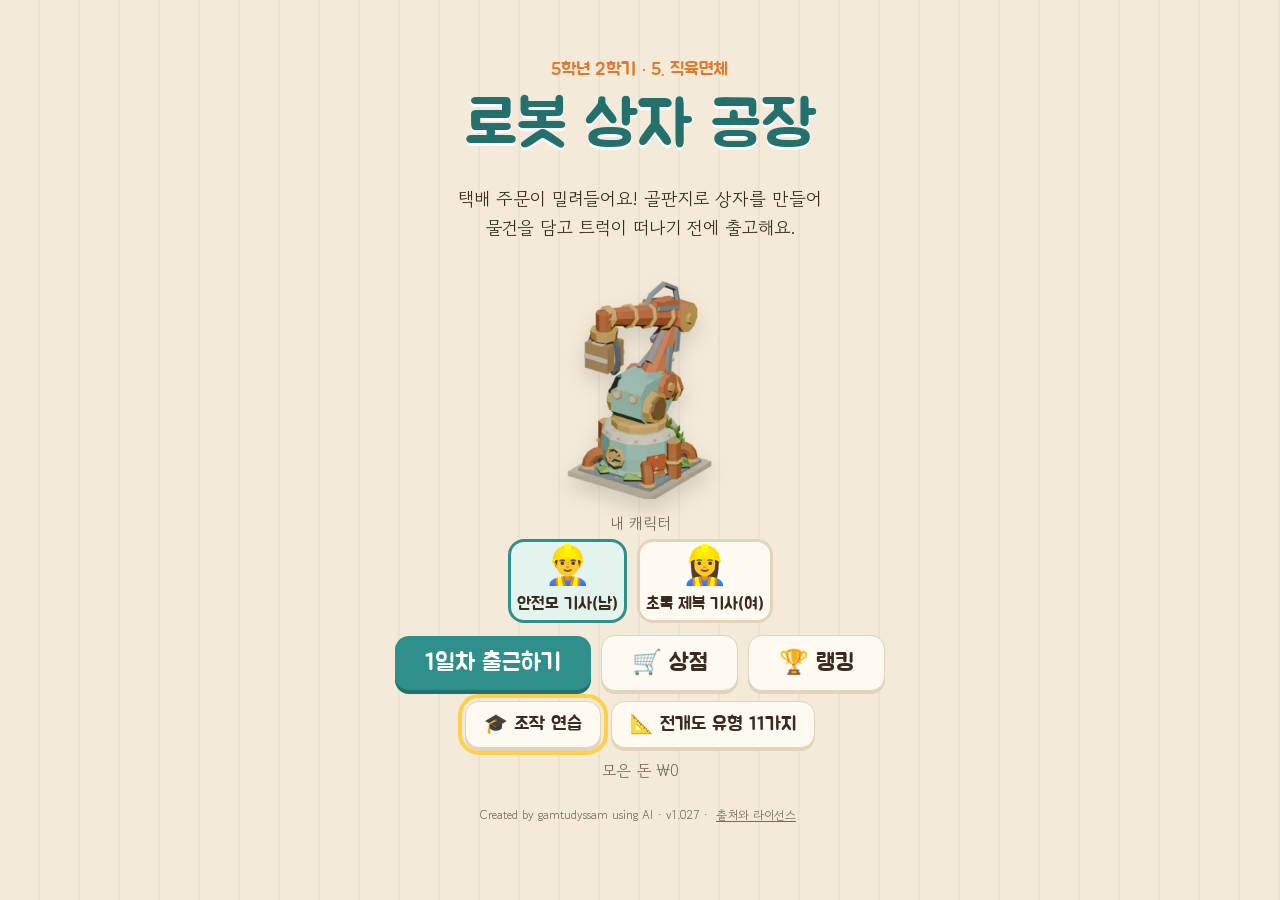
==== index.html @ 41be01ad "도장 큐브 미니게임 빼기 (v1.027) Co-Authored-By: Claude Opus 5.5 <noreply@anthropic.com>" ====
<!doctype html>
<html lang="ko">
<head>
  <meta charset="utf-8">
  <meta name="viewport" content="width=device-width, initial-scale=1, viewport-fit=cover">
  <title>로봇 상자 공장</title>
  <meta name="description" content="5학년 2학기 5단원 직육면체를 상자 공장 일로 익히는 게임">
  <link rel="preconnect" href="https://fonts.googleapis.com">
  <link rel="preconnect" href="https://fonts.gstatic.com" crossorigin>
  <link href="https://fonts.googleapis.com/css2?family=Jua&family=Gowun+Dodum&display=swap" rel="stylesheet">
  <link rel="icon" href="data:,">
  <script>
    // 게임 버전: 고칠 때마다 여기 하나만 +0.001 (화면 아래 제작자 줄에도 이 값이 나온다)
    window.BUILD = 'v1.027';
    // 모든 파일 주소에 버전을 붙여, 패드에 예전 파일이 남아 있어도 새 버전 파일을 함께 받게 한다
    (function () {
      var q = '?v=' + window.BUILD;
      var map = { imports: { three: './vendor/three.module.js', 'three/addons/': './vendor/addons/' } };
      ['main', 'data', 'rank', 'net', 'nettype', 'cutter', 'factory', 'three-view'].forEach(function (f) {
        map.imports[new URL('js/' + f + '.js', location.href).href] = './js/' + f + '.js' + q;
      });
      var im = document.createElement('script');
      im.type = 'importmap';
      im.textContent = JSON.stringify(map);
      document.head.appendChild(im);
      var css = document.createElement('link');
      css.rel = 'stylesheet';
      css.href = 'css/style.css' + q;
      document.head.appendChild(css);
      window.addEventListener('DOMContentLoaded', function () {
        var s = document.createElement('script');
        s.type = 'module';
        s.src = 'js/main.js' + q;
        document.body.appendChild(s);
      });
    })();
  </script>
</head>
<body>
  <div id="app"></div>
</body>
</html>
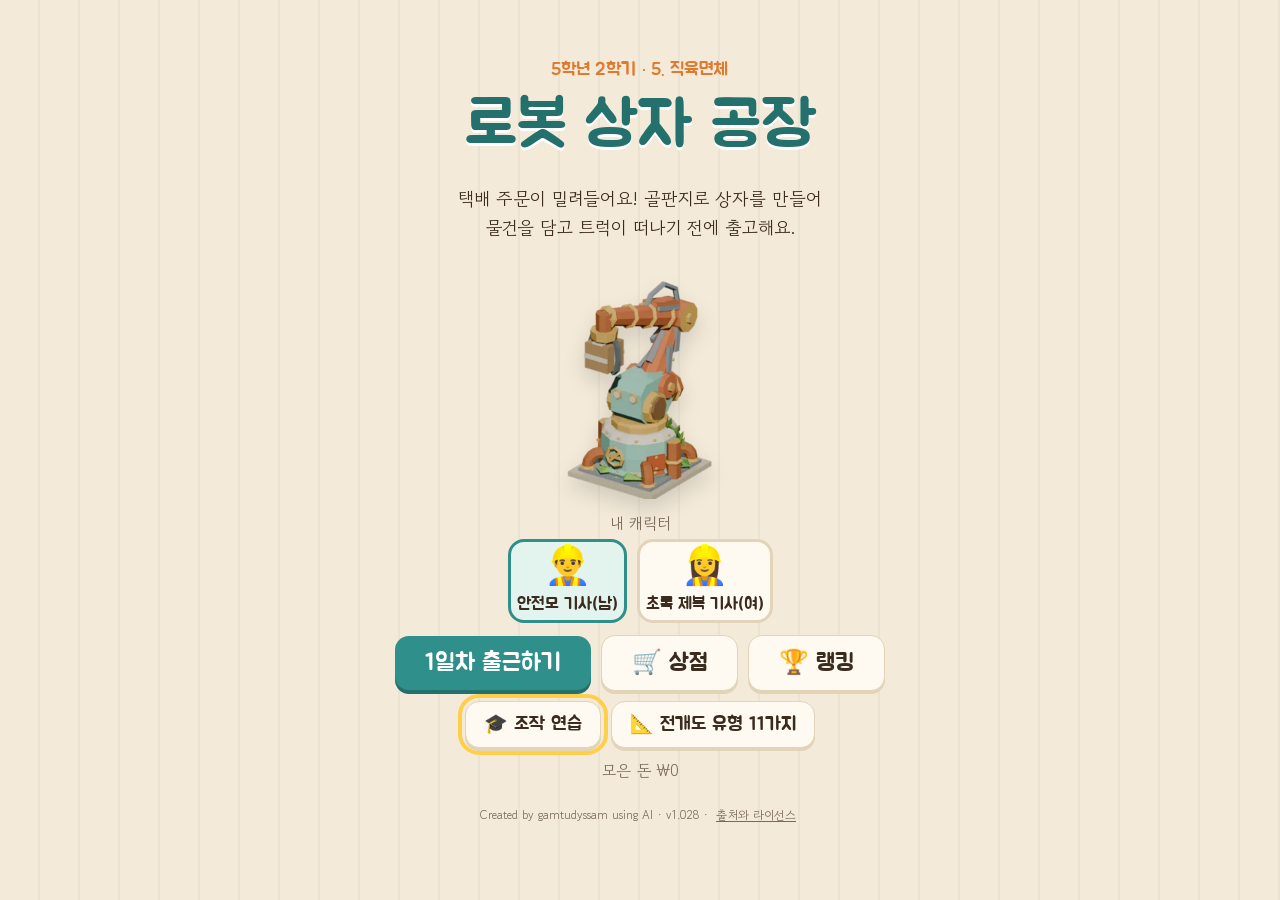
==== commit 05242bd9: "스테이플러 대신 본드 칠하기 (v1.028) 접었을 때 만나는 두 선분에 본드를 칠해 두면 접으면서 그 모서리가 붙는다. 벌어진 틈 대신 반짝이는 본드 자국. 1cm에 5원.  C" ====
--- a/index.html
+++ b/index.html
@@ -11,7 +11,7 @@
   <link rel="icon" href="data:,">
   <script>
     // 게임 버전: 고칠 때마다 여기 하나만 +0.001 (화면 아래 제작자 줄에도 이 값이 나온다)
-    window.BUILD = 'v1.027';
+    window.BUILD = 'v1.028';
     // 모든 파일 주소에 버전을 붙여, 패드에 예전 파일이 남아 있어도 새 버전 파일을 함께 받게 한다
     (function () {
       var q = '?v=' + window.BUILD;
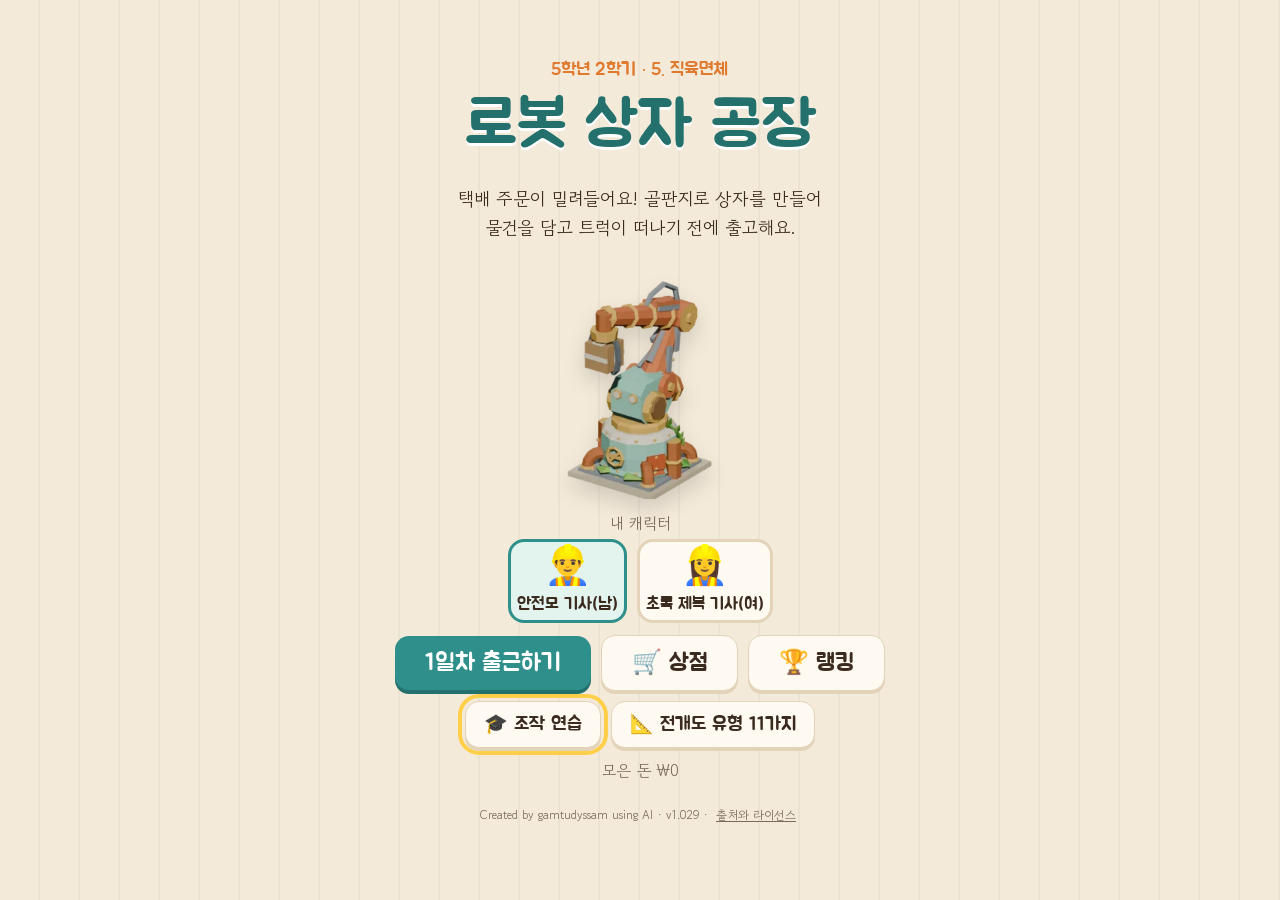
==== commit b3c07cc9: "조합형 닉네임으로 통일, 공장 꾸미기가 잘 보이게 (v1.029) - 랭킹 이름: 단어 4개를 고르는 조합형 닉네임, 서버에는 번호만, 주인은 기기 열쇠 해시로 확인 - 꾸미기: " ====
--- a/index.html
+++ b/index.html
@@ -11,12 +11,12 @@
   <link rel="icon" href="data:,">
   <script>
     // 게임 버전: 고칠 때마다 여기 하나만 +0.001 (화면 아래 제작자 줄에도 이 값이 나온다)
-    window.BUILD = 'v1.028';
+    window.BUILD = 'v1.029';
     // 모든 파일 주소에 버전을 붙여, 패드에 예전 파일이 남아 있어도 새 버전 파일을 함께 받게 한다
     (function () {
       var q = '?v=' + window.BUILD;
       var map = { imports: { three: './vendor/three.module.js', 'three/addons/': './vendor/addons/' } };
-      ['main', 'data', 'rank', 'net', 'nettype', 'cutter', 'factory', 'three-view'].forEach(function (f) {
+      ['main', 'data', 'rank', 'nickwords', 'net', 'nettype', 'cutter', 'factory', 'three-view'].forEach(function (f) {
         map.imports[new URL('js/' + f + '.js', location.href).href] = './js/' + f + '.js' + q;
       });
       var im = document.createElement('script');
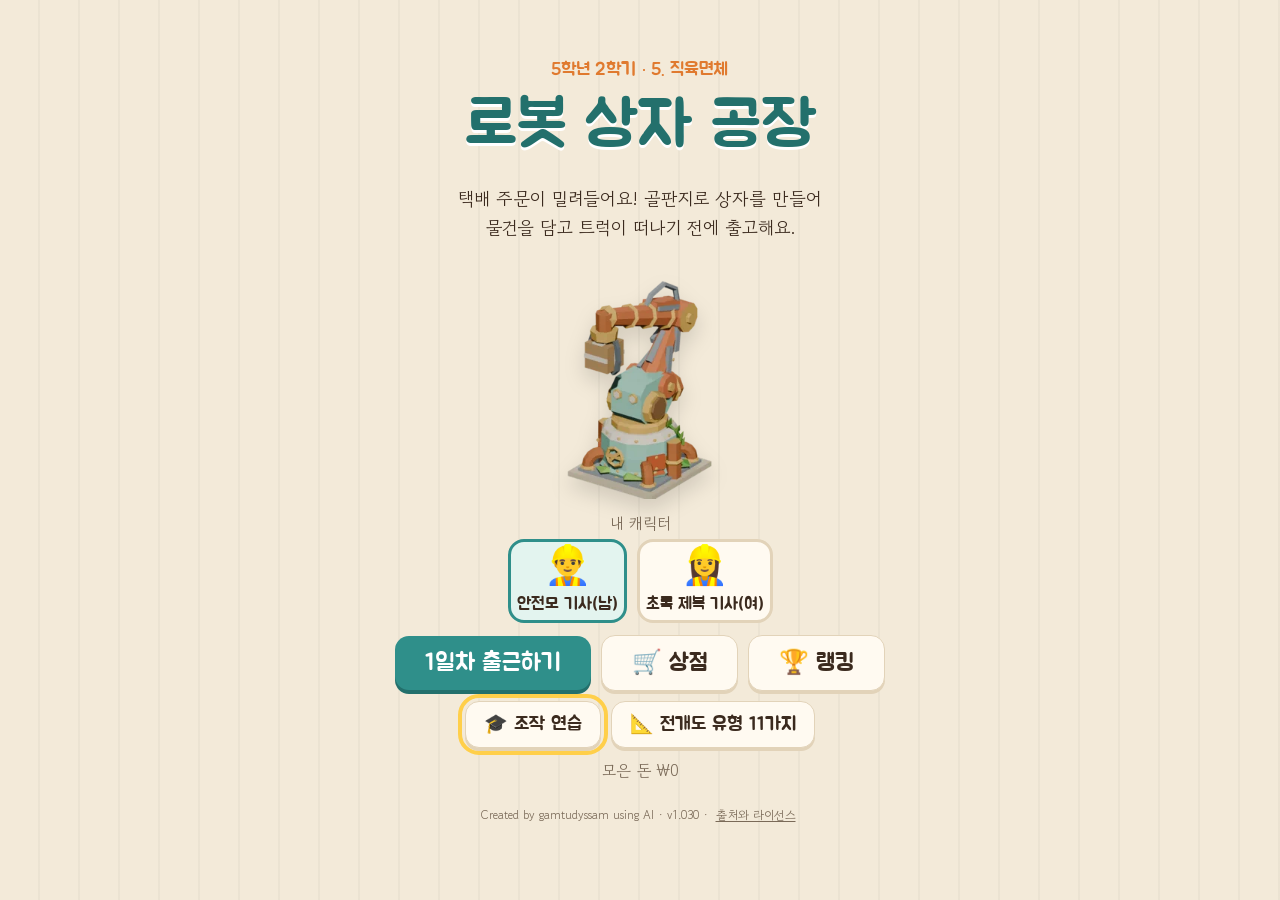
==== commit ab9c7faa: "본드·테이프 상자 섞기, 근무 중 공장 꾸미기, 꾸미기 20가지 (v1.030) - 주문마다 🩹 테이프 상자 / 🧴 본드 상자(접기 전 만나는 선분 짝 7쌍을 모두 찾기, 💡 짝 " ====
--- a/index.html
+++ b/index.html
@@ -11,7 +11,7 @@
   <link rel="icon" href="data:,">
   <script>
     // 게임 버전: 고칠 때마다 여기 하나만 +0.001 (화면 아래 제작자 줄에도 이 값이 나온다)
-    window.BUILD = 'v1.029';
+    window.BUILD = 'v1.030';
     // 모든 파일 주소에 버전을 붙여, 패드에 예전 파일이 남아 있어도 새 버전 파일을 함께 받게 한다
     (function () {
       var q = '?v=' + window.BUILD;
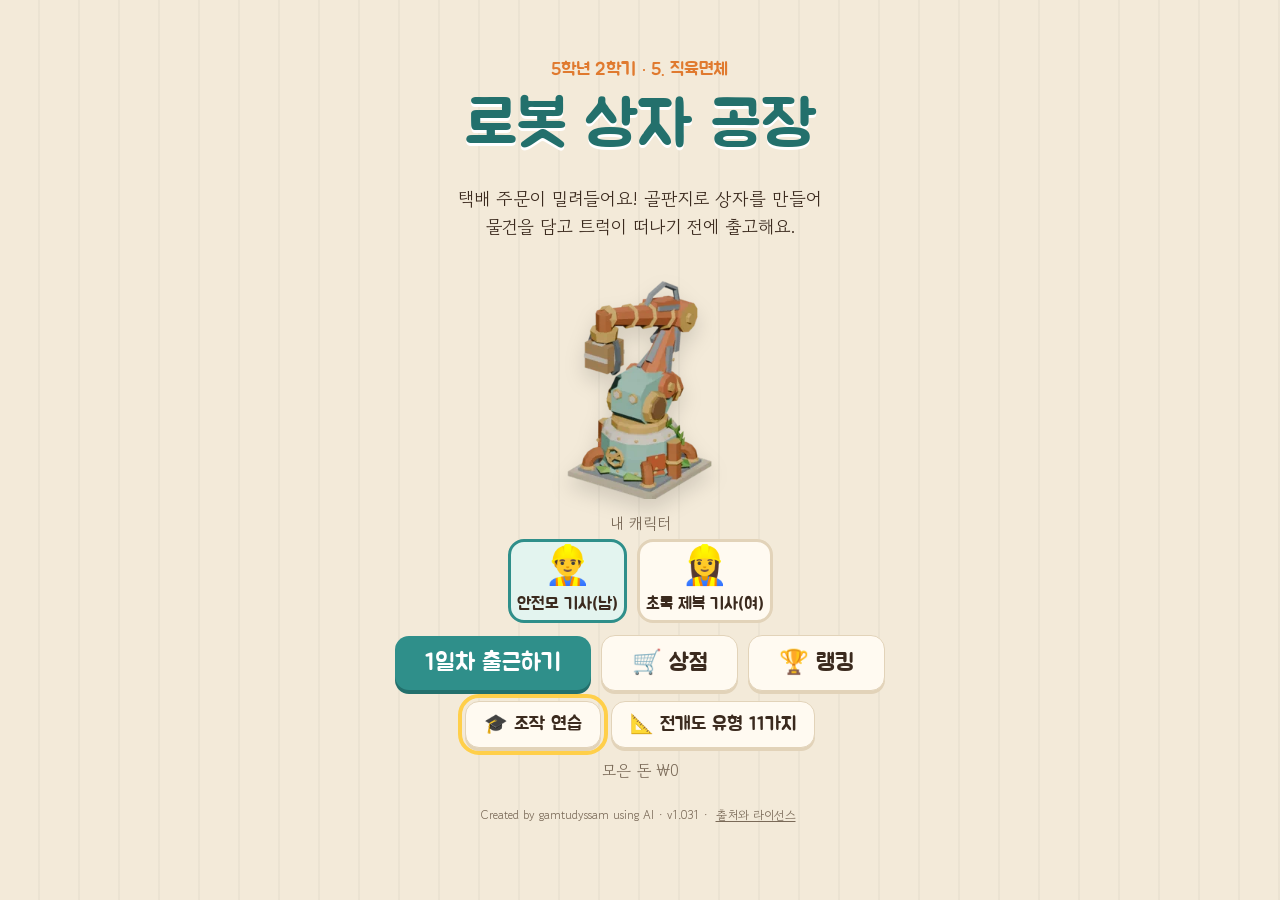
==== commit 9efa3c2a: "와이파이가 끊겨도 멈추지 않게, 갤럭시 탭 화면 잘림 고침 (v1.031) - 기사 모델을 받기 전이나 못 받아도 간단한 기사로 근무가 진행됨 - 모델·코드 파일이 끊기거나 멈추면" ====
--- a/index.html
+++ b/index.html
@@ -11,7 +11,7 @@
   <link rel="icon" href="data:,">
   <script>
     // 게임 버전: 고칠 때마다 여기 하나만 +0.001 (화면 아래 제작자 줄에도 이 값이 나온다)
-    window.BUILD = 'v1.030';
+    window.BUILD = 'v1.031';
     // 모든 파일 주소에 버전을 붙여, 패드에 예전 파일이 남아 있어도 새 버전 파일을 함께 받게 한다
     (function () {
       var q = '?v=' + window.BUILD;
@@ -31,6 +31,18 @@
         var s = document.createElement('script');
         s.type = 'module';
         s.src = 'js/main.js' + q;
+        // 게임 파일을 못 받으면 3번까지 저절로 다시 열고, 그래도 안 되면 빈 화면 대신 '다시 열기'를 보여 준다
+        s.onerror = fail;
+        var started = setTimeout(function () { if (!document.getElementById('app').firstChild) fail(); }, 15000);
+        function fail() {
+          clearTimeout(started);
+          try {
+            var n = +(sessionStorage.getItem('rbf-reload') || 0);
+            if (n < 3) { sessionStorage.setItem('rbf-reload', n + 1); setTimeout(function () { location.reload(); }, 800 * (n + 1)); return; }
+            sessionStorage.removeItem('rbf-reload');
+          } catch (e) { /* 저장이 막혀 있으면 안내만 보여 준다 */ }
+          document.getElementById('app').innerHTML = '<div style="padding:60px 20px;text-align:center;font-size:20px">게임을 불러오지 못했어요. 인터넷 연결을 확인해 주세요.<br><br><button style="font-size:22px;padding:14px 28px" onclick="location.reload()">다시 열기</button></div>';
+        };
         document.body.appendChild(s);
       });
     })();
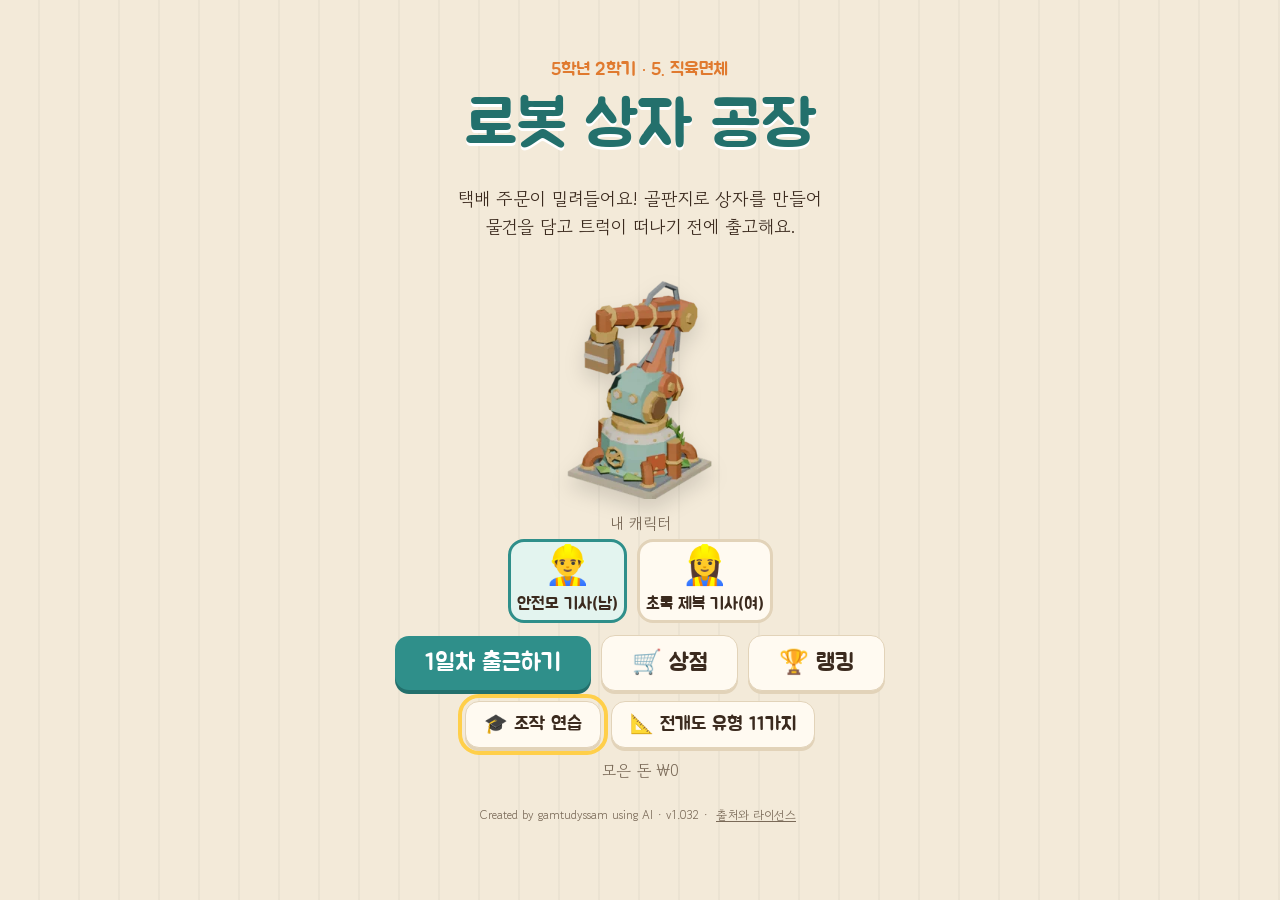
==== commit c31fe32c: "손맛: 끌어서 붙이기, 배경 음악, 완벽 포장 연출 (v1.032) - 테이프·보호대·은박을 손가락으로 그어 붙이기, 붙일수록 올라가는 소리 - 개수 버튼 길게 누르기 - 직접 만" ====
--- a/index.html
+++ b/index.html
@@ -11,12 +11,12 @@
   <link rel="icon" href="data:,">
   <script>
     // 게임 버전: 고칠 때마다 여기 하나만 +0.001 (화면 아래 제작자 줄에도 이 값이 나온다)
-    window.BUILD = 'v1.031';
+    window.BUILD = 'v1.032';
     // 모든 파일 주소에 버전을 붙여, 패드에 예전 파일이 남아 있어도 새 버전 파일을 함께 받게 한다
     (function () {
       var q = '?v=' + window.BUILD;
       var map = { imports: { three: './vendor/three.module.js', 'three/addons/': './vendor/addons/' } };
-      ['main', 'data', 'rank', 'nickwords', 'net', 'nettype', 'cutter', 'factory', 'three-view'].forEach(function (f) {
+      ['main', 'data', 'sound', 'rank', 'nickwords', 'net', 'nettype', 'cutter', 'factory', 'three-view'].forEach(function (f) {
         map.imports[new URL('js/' + f + '.js', location.href).href] = './js/' + f + '.js' + q;
       });
       var im = document.createElement('script');
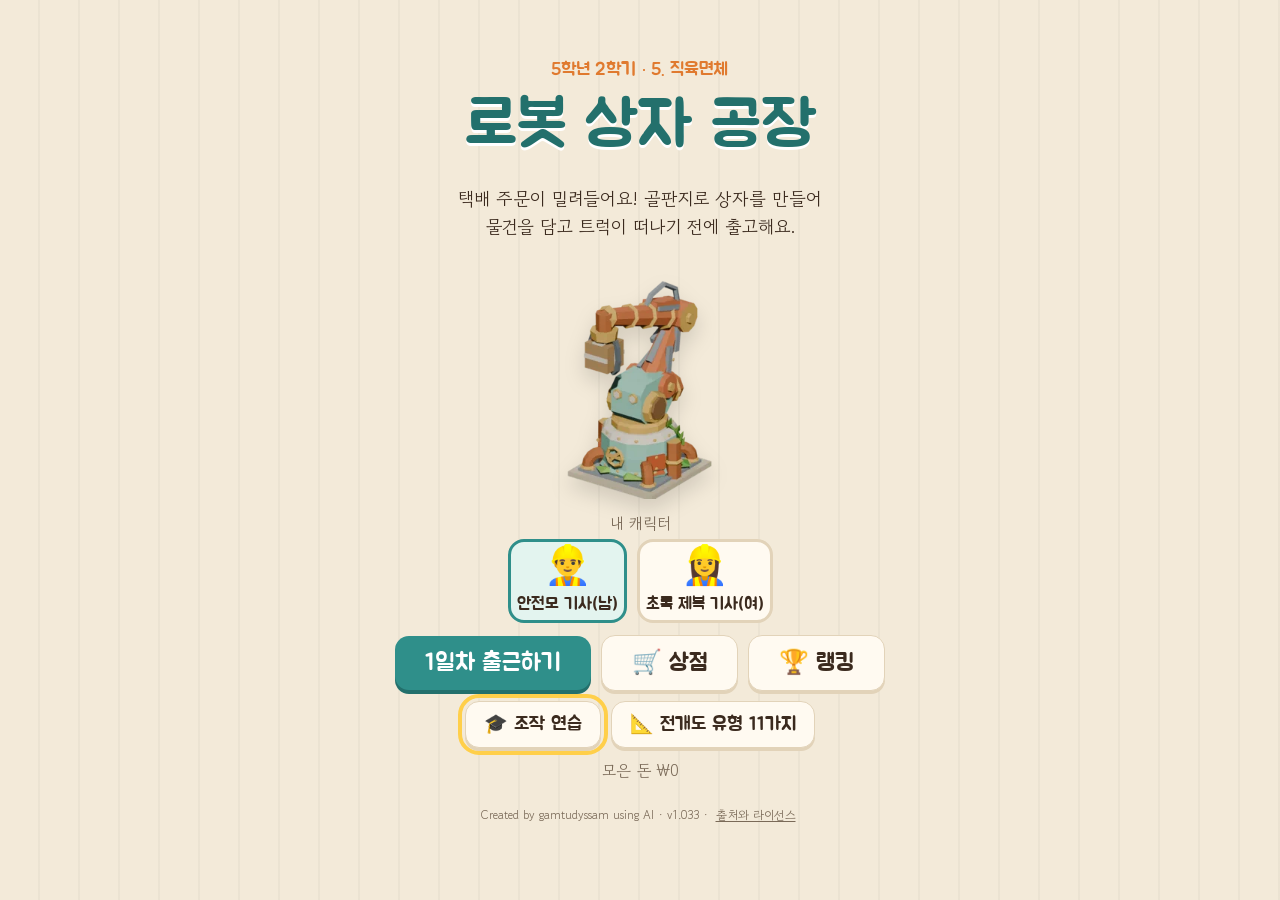
==== commit 8157d54c: "고를 것 늘리기: 골판지 값, 오늘의 계약, 본드 보너스 (v1.033) - 전개도를 둘러싼 직사각형 넓이만큼 골판지 값(1칸 20원), 내 기록·알뜰한 재단 표시 - 2일차부터 " ====
--- a/index.html
+++ b/index.html
@@ -11,7 +11,7 @@
   <link rel="icon" href="data:,">
   <script>
     // 게임 버전: 고칠 때마다 여기 하나만 +0.001 (화면 아래 제작자 줄에도 이 값이 나온다)
-    window.BUILD = 'v1.032';
+    window.BUILD = 'v1.033';
     // 모든 파일 주소에 버전을 붙여, 패드에 예전 파일이 남아 있어도 새 버전 파일을 함께 받게 한다
     (function () {
       var q = '?v=' + window.BUILD;
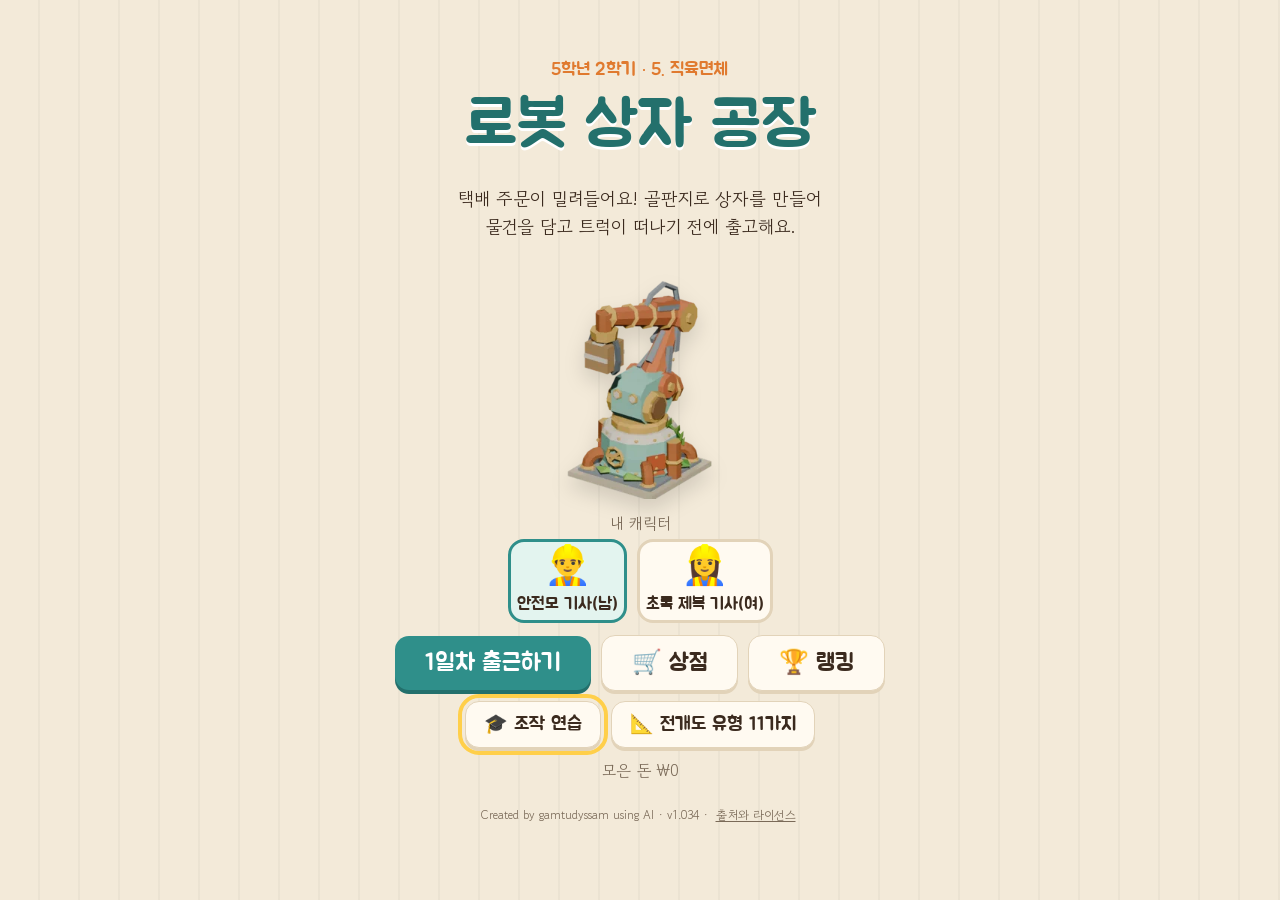
==== commit d2ad0c38: "공장 소품: KayKit 택배 상자 더미 (v1.034) - KayKit Prototype Bits(CC0)의 상자 3종·팔레트로 컨베이어 뒤와 스티커 제작기 옆에 출고 대기 상자" ====
--- a/index.html
+++ b/index.html
@@ -11,7 +11,7 @@
   <link rel="icon" href="data:,">
   <script>
     // 게임 버전: 고칠 때마다 여기 하나만 +0.001 (화면 아래 제작자 줄에도 이 값이 나온다)
-    window.BUILD = 'v1.033';
+    window.BUILD = 'v1.034';
     // 모든 파일 주소에 버전을 붙여, 패드에 예전 파일이 남아 있어도 새 버전 파일을 함께 받게 한다
     (function () {
       var q = '?v=' + window.BUILD;
